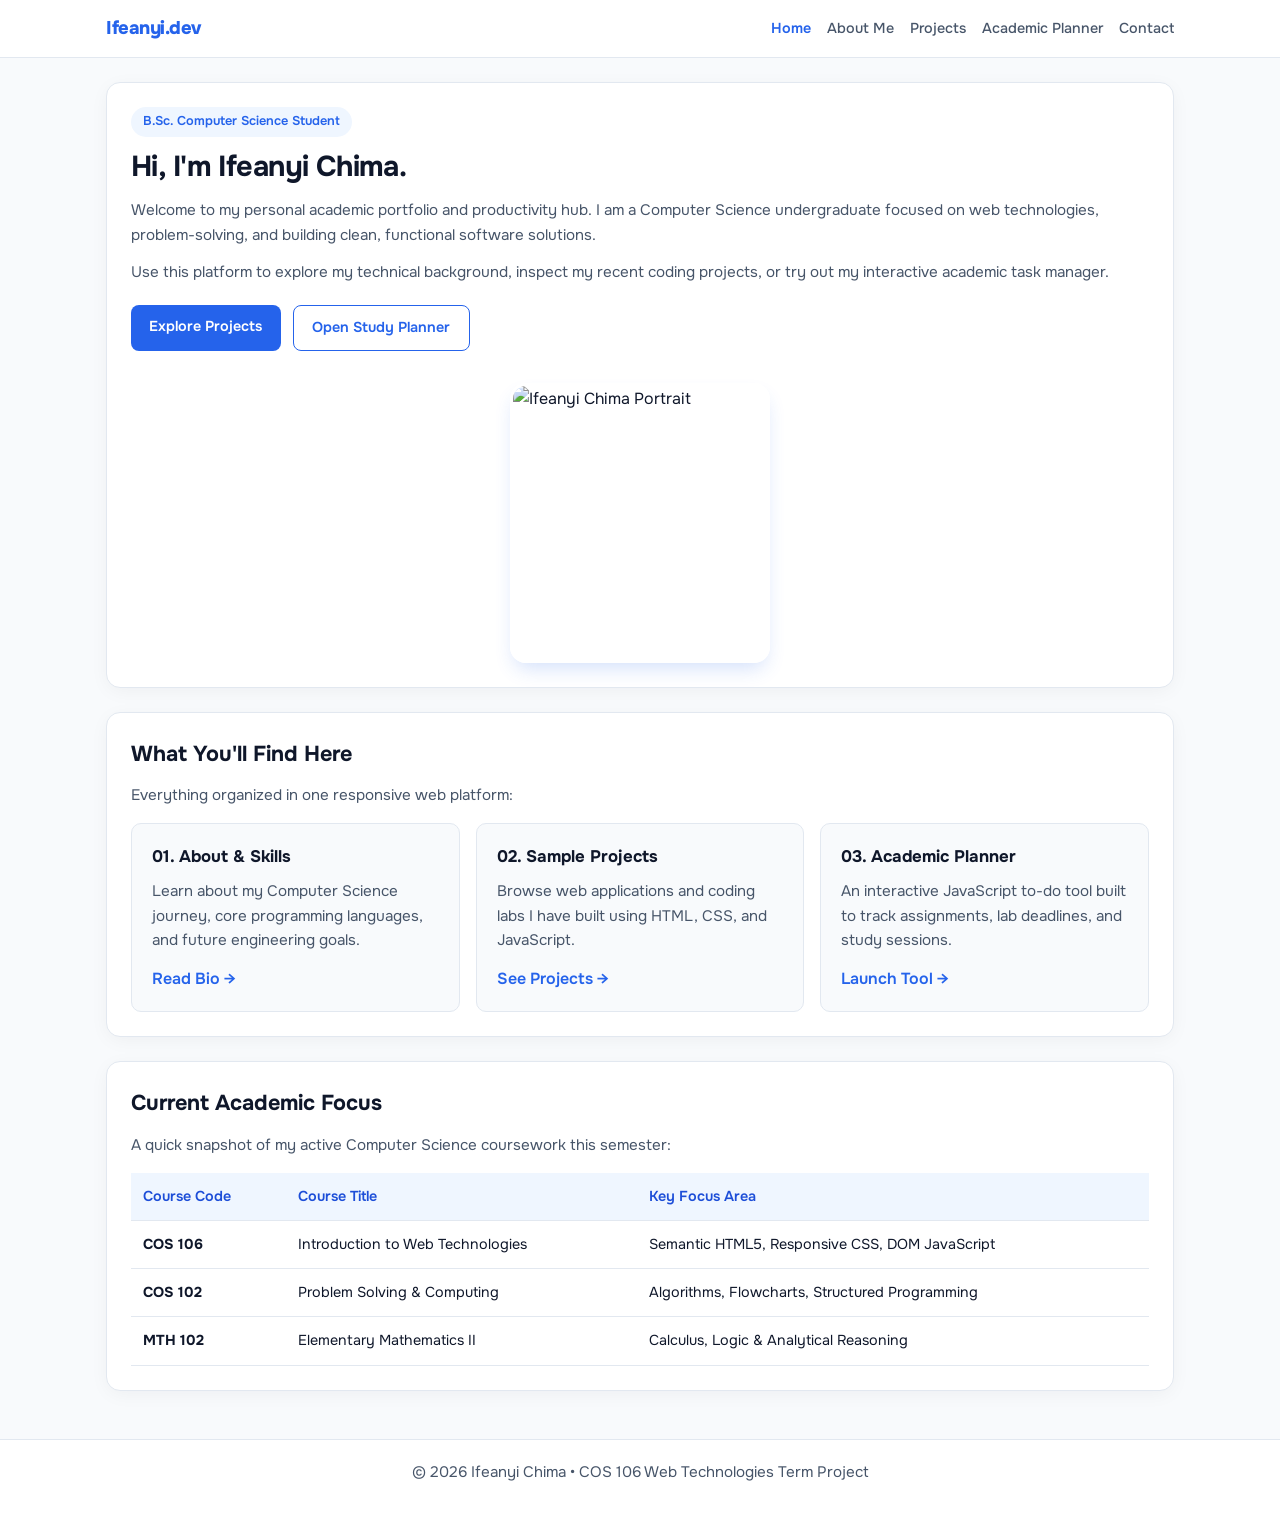
==== index.html @ ecfac8dd "Initial commit: Add student portfolio files" ====
<!DOCTYPE html>
<html lang="en">
<head>
    <meta charset="UTF-8">
    <meta name="viewport" content="width=device-width, initial-scale=1.0">
    <title>Ifeanyi Chima | Computer Science Portfolio</title>
    <link rel="stylesheet" href="styles.css">
</head>
<body>
    <header>
        <nav>
            <div class="logo">Ifeanyi.dev</div>
            <ul>
                <li><a href="index.html" class="active">Home</a></li>
                <li><a href="about.html">About Me</a></li>
                <li><a href="projects.html">Projects</a></li>
                <li><a href="planner.html">Academic Planner</a></li>
                <li><a href="contact.html">Contact</a></li>
            </ul>
        </nav>
    </header>

    <main>
        <!-- Hero Section -->
        <section class="hero-section">
            <div class="hero-text">
                <span class="badge">B.Sc. Computer Science Student</span>
                <h1>Hi, I'm Ifeanyi Chima.</h1>
                <p>Welcome to my personal academic portfolio and productivity hub. I am a Computer Science undergraduate focused on web technologies, problem-solving, and building clean, functional software solutions.</p>
                <p>Use this platform to explore my technical background, inspect my recent coding projects, or try out my interactive academic task manager.</p>
                <div class="hero-actions">
                    <a href="projects.html" class="btn">Explore Projects</a>
                    <a href="planner.html" class="btn btn-outline">Open Study Planner</a>
                </div>
            </div>
            <div class="hero-image">
                <!-- Tip: Replace this src with your own photo file, e.g. src="me.jpg" -->
                <img src="https://images.unsplash.com/photo-1507003211169-0a1dd7228f2d?w=500" alt="Ifeanyi Chima Portrait">
            </div>
        </section>

        <!-- Platform Highlights -->
        <section>
            <h2>What You'll Find Here</h2>
            <p>Everything organized in one responsive web platform:</p>
            <div class="feature-grid">
                <article class="feature-card">
                    <h3>01. About &amp; Skills</h3>
                    <p>Learn about my Computer Science journey, core programming languages, and future engineering goals.</p>
                    <a href="about.html" style="color: var(--primary); font-weight: 600; text-decoration: none;">Read Bio &rarr;</a>
                </article>
                <article class="feature-card">
                    <h3>02. Sample Projects</h3>
                    <p>Browse web applications and coding labs I have built using HTML, CSS, and JavaScript.</p>
                    <a href="projects.html" style="color: var(--primary); font-weight: 600; text-decoration: none;">See Projects &rarr;</a>
                </article>
                <article class="feature-card">
                    <h3>03. Academic Planner</h3>
                    <p>An interactive JavaScript to-do tool built to track assignments, lab deadlines, and study sessions.</p>
                    <a href="planner.html" style="color: var(--primary); font-weight: 600; text-decoration: none;">Launch Tool &rarr;</a>
                </article>
            </div>
        </section>

       <!-- Current Semester Focus Table -->
        <section>
            <h2>Current Academic Focus</h2>
            <p>A quick snapshot of my active Computer Science coursework this semester:</p>
            <div class="table-container">
                <table>
                    <thead>
                        <tr>
                            <th>Course Code</th>
                            <th>Course Title</th>
                            <th>Key Focus Area</th>
                        </tr>
                    </thead>
                    <tbody>
                        <tr>
                            <td><strong>COS 106</strong></td>
                            <td>Introduction to Web Technologies</td>
                            <td>Semantic HTML5, Responsive CSS, DOM JavaScript</td>
                        </tr>
                        <tr>
                            <td><strong>COS 102</strong></td>
                            <td>Problem Solving &amp; Computing</td>
                            <td>Algorithms, Flowcharts, Structured Programming</td>
                        </tr>
                        <tr>
                            <td><strong>MTH 102</strong></td>
                            <td>Elementary Mathematics II</td>
                            <td>Calculus, Logic &amp; Analytical Reasoning</td>
                        </tr>
                    </tbody>
                </table>
            </div>
        </section>

        <!-- Quick Audio Intro (Satisfies HTML Multimedia Requirement) -->
    <audio autoplay loop style="display: none;">
        <source src="https://www.soundhelix.com/examples/mp3/SoundHelix-Song-1.mp3" type="audio/mpeg">
        Your browser does not support the audio element.
    </audio>
    </main>

    <footer>
        <p>&copy; 2026 Ifeanyi Chima &bull; COS 106 Web Technologies Term Project</p>
    </footer>
</body>
</html>
---- styles.css ----
@import url('https://fonts.googleapis.com/css2?family=Onest:wght@100..900&display=swap');
/* style.css */
:root {
    --primary: #2563eb;
    --primary-dark: #1d4ed8;
    --primary-light: #eff6ff;
    --bg-color: #f8fafc;
    --card-bg: #ffffff;
    --text-main: #0f172a;
    --text-muted: #475569;
    --border: #e2e8f0;
    --success: #16a34a;
    --danger: #dc2626;
}

* {
    margin: 0;
    padding: 0;
    box-sizing: border-box;
    font-family: 'Onest', sans-serif;
}

body {
    background-color: var(--bg-color);
    color: var(--text-main);
    line-height: 1.6;
    display: flex;
    flex-direction: column;
    min-height: 100vh;
    overflow-x: hidden; /* Prevent horizontal scroll on small screens */
}

/* Header & Navigation */
header {
    background-color: rgba(255, 255, 255, 0.95);
    backdrop-filter: blur(8px);
    border-bottom: 1px solid var(--border);
    position: sticky;
    top: 0;
    z-index: 100;
}

nav {
    max-width: 1100px;
    margin: 0 auto;
    display: flex;
    justify-content: space-between;
    align-items: center;
    padding: 0.85rem 1rem;
}

.logo {
    font-weight: 800;
    font-size: 1.15rem;
    color: var(--primary);
    letter-spacing: -0.5px;
}

nav ul {
    display: flex;
    list-style: none;
    gap: 1rem;
}

nav a {
    text-decoration: none;
    color: var(--text-muted);
    font-weight: 500;
    font-size: 0.9rem;
    padding: 0.2rem 0;
    transition: color 0.25s ease;
}

nav a:hover, nav a.active {
    color: var(--primary);
    font-weight: 600;
}

/* Main Content Layout */
main {
    max-width: 1100px;
    width: 100%;
    margin: 1.5rem auto;
    padding: 0 1rem;
    flex: 1;
}

section {
    background: var(--card-bg);
    padding: 1.5rem;
    border-radius: 14px;
    border: 1px solid var(--border);
    box-shadow: 0 4px 20px -2px rgba(15, 23, 42, 0.05);
    margin-bottom: 1.5rem;
}

h1 {
    font-size: 1.8rem;
    line-height: 1.25;
    margin-bottom: 0.85rem;
    color: var(--text-main);
    letter-spacing: -0.02em;
}

h2 {
    font-size: 1.35rem;
    margin-bottom: 0.75rem;
    color: var(--text-main);
}

h3 {
    font-size: 1.05rem;
    margin-bottom: 0.5rem;
    color: var(--text-main);
}

p {
    color: var(--text-muted);
    font-size: 0.95rem;
    margin-bottom: 0.85rem;
}

/* Hero Section */
.hero-section {
    display: flex;
    align-items: center;
    gap: 2rem;
    flex-wrap: wrap;
}

.hero-text {
    flex: 1.4;
    min-width: 100%; /* Stacks nicely on tiny screens like iPhone 6s */
}

.badge {
    display: inline-block;
    background-color: var(--primary-light);
    color: var(--primary);
    font-weight: 600;
    font-size: 0.8rem;
    padding: 0.3rem 0.75rem;
    border-radius: 999px;
    margin-bottom: 0.75rem;
}

.hero-actions {
    display: flex;
    gap: 0.75rem;
    flex-wrap: wrap;
    margin-top: 1.25rem;
}

.hero-image {
    flex: 1;
    min-width: 100%;
    display: flex;
    justify-content: center;
}

.hero-image img {
    width: 100%;
    max-width: 260px;
    height: 280px;
    object-fit: cover;
    border-radius: 16px;
    box-shadow: 0 10px 20px -5px rgba(37, 99, 235, 0.2);
    border: 3px solid #ffffff;
}

/* Feature Grid Cards */
.feature-grid {
    display: grid;
    grid-template-columns: 1fr; /* Single column on small devices */
    gap: 1rem;
    margin-top: 1rem;
}

@media (min-width: 600px) {
    .feature-grid {
        grid-template-columns: repeat(auto-fit, minmax(240px, 1fr));
    }
}

.feature-card {
    background: var(--bg-color);
    padding: 1.25rem;
    border-radius: 10px;
    border: 1px solid var(--border);
}

/* Tables - Horizontal scroll fallback for mobile screens */
.table-container {
    width: 100%;
    overflow-x: auto;
    -webkit-overflow-scrolling: touch;
    margin-top: 1rem;
}

table {
    width: 100%;
    min-width: 420px; /* Ensures text won't squish past readability on 320px screens */
    border-collapse: collapse;
}

th, td {
    text-align: left;
    padding: 0.75rem;
    border-bottom: 1px solid var(--border);
    font-size: 0.9rem;
}

th {
    background-color: var(--primary-light);
    color: var(--primary-dark);
    font-weight: 600;
}

/* Buttons & Forms */
button, .btn {
    background-color: var(--primary);
    color: white;
    border: none;
    padding: 0.65rem 1.15rem;
    border-radius: 8px;
    cursor: pointer;
    font-weight: 600;
    font-size: 0.9rem;
    text-decoration: none;
    display: inline-block;
    text-align: center;
}

.btn-outline {
    background-color: transparent;
    color: var(--primary);
    border: 1.5px solid var(--primary);
}

input, textarea {
    width: 100%;
    padding: 0.7rem;
    margin-bottom: 0.85rem;
    border: 1px solid var(--border);
    border-radius: 8px;
    font-size: 0.95rem; /* Prevents auto-zoom on iOS safari */
}

input:focus, textarea:focus {
    outline: none;
    border-color: var(--primary);
}

.error-message {
    color: var(--danger);
    font-size: 0.8rem;
    margin-top: -0.4rem;
    margin-bottom: 0.85rem;
    display: block;
}

/* Footer */
footer {
    text-align: center;
    padding: 1.25rem;
    background-color: var(--card-bg);
    border-top: 1px solid var(--border);
    color: var(--text-muted);
    font-size: 0.85rem;
}

/* Specific Mobile Overhauls for iPhone 6s (Max width ~ 375px) */
@media (max-width: 480px) {
    nav {
        flex-direction: column;
        gap: 0.5rem;
        padding: 0.75rem;
    }
    nav ul {
        gap: 0.75rem;
        flex-wrap: wrap;
        justify-content: center;
    }
    nav a {
        font-size: 0.85rem;
    }
    section {
        padding: 1.15rem;
        border-radius: 10px;
    }
    h1 {
        font-size: 1.5rem;
    }
    .hero-actions {
        flex-direction: column;
        width: 100%;
    }
    .hero-actions .btn {
        width: 100%;
    }
}
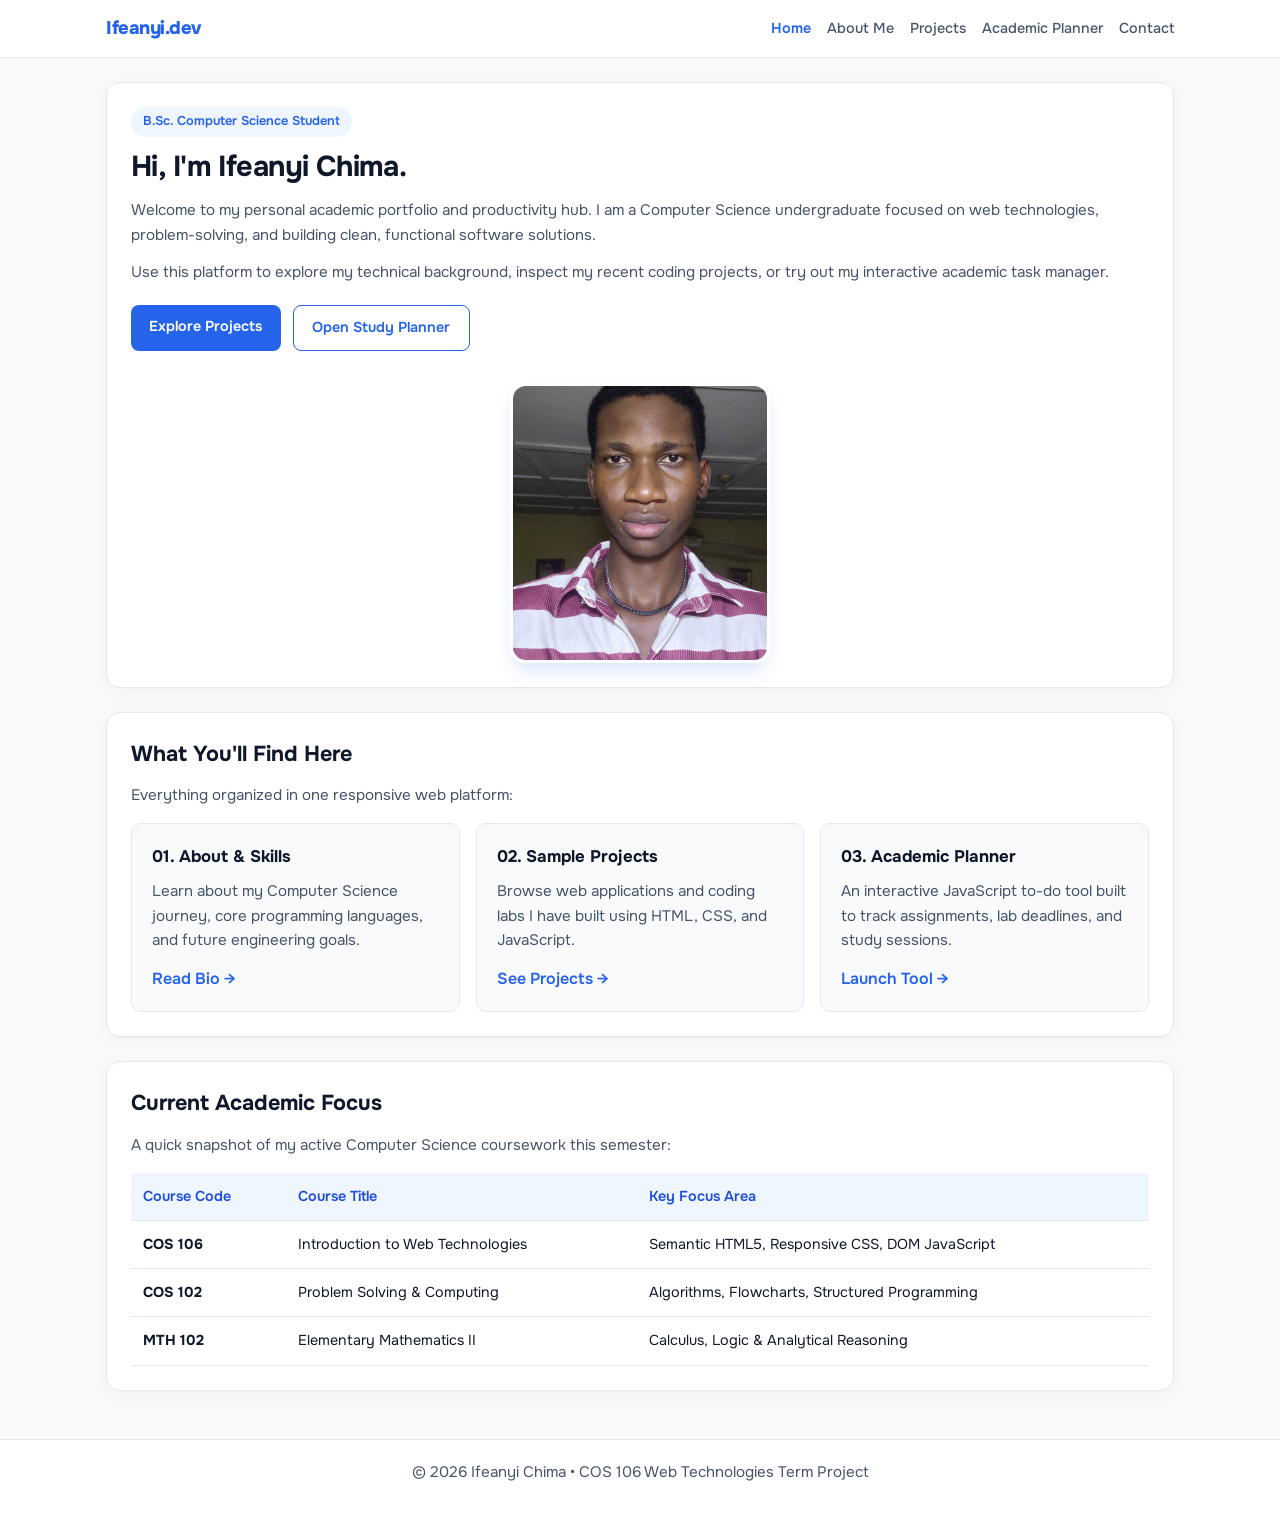
==== commit 16e371d3: "update student portfolio files" ====
--- a/index.html
+++ b/index.html
@@ -35,7 +35,7 @@
             </div>
             <div class="hero-image">
                 <!-- Tip: Replace this src with your own photo file, e.g. src="me.jpg" -->
-                <img src="https://images.unsplash.com/photo-1507003211169-0a1dd7228f2d?w=500" alt="Ifeanyi Chima Portrait">
+                <img src="assets/me.jpg" alt="Ifeanyi Chima Portrait">
             </div>
         </section>
 
